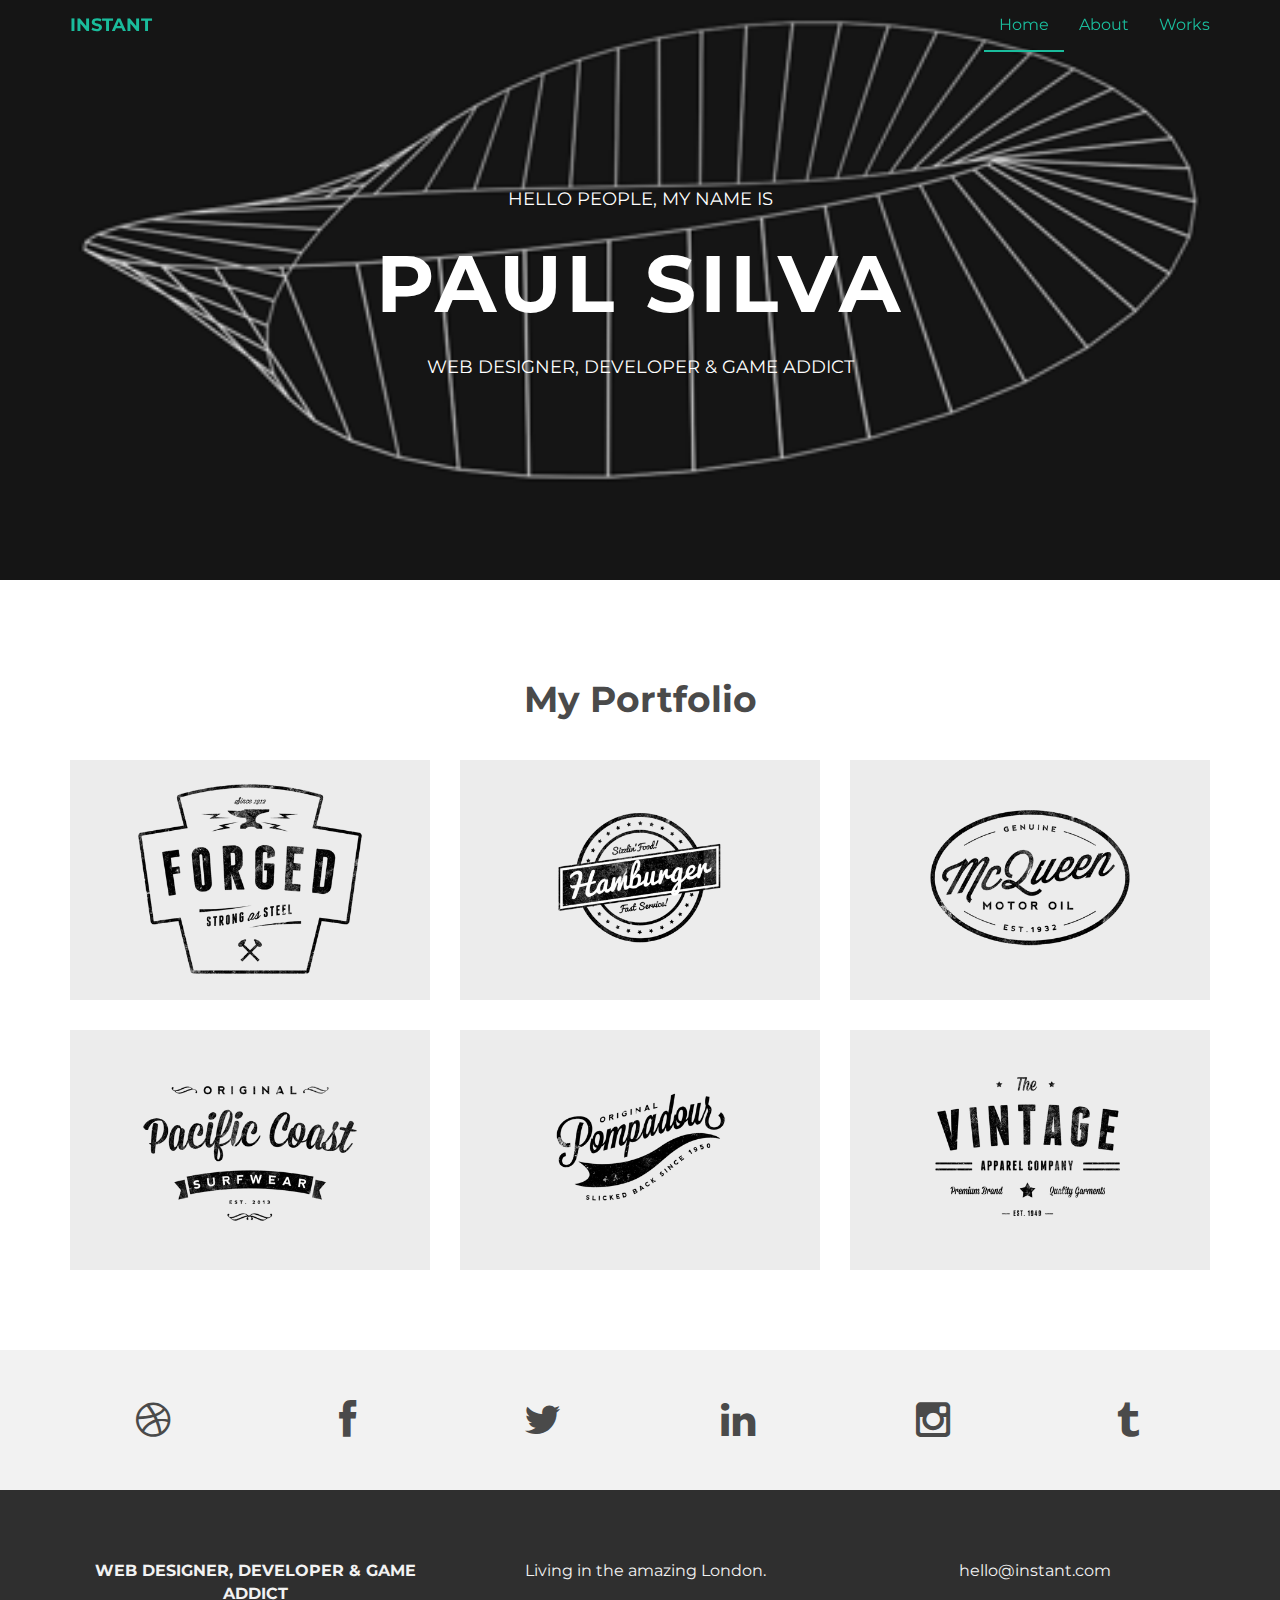
==== index.html @ 15db7dba "Link the html page in" ====
<!DOCTYPE html>
<html lang="en">
  <head>
    <meta charset="utf-8">
    <meta http-equiv="X-UA-Compatible" content="IE=edge">
    <meta name="viewport" content="width=device-width, initial-scale=1">
    <meta name="description" content="">
    <meta name="author" content="">
    <link rel="shortcut icon" href="assets/ico/favicon.ico">

    <title>INSTANT - Bootstrap Theme</title>

    <!-- Bootstrap core CSS -->
    <link href="assets/css/bootstrap.css" rel="stylesheet">

    <!-- Custom styles for this template -->
    <link href="assets/css/style.css" rel="stylesheet">
    <link href="assets/css/font-awesome.min.css" rel="stylesheet">

    <!-- Just for debugging purposes. Don't actually copy this line! -->
    <!--[if lt IE 9]><script src="../../assets/js/ie8-responsive-file-warning.js"></script><![endif]-->

    <!-- HTML5 shim and Respond.js IE8 support of HTML5 elements and media queries -->
    <!--[if lt IE 9]>
      <script src="https://oss.maxcdn.com/libs/html5shiv/3.7.0/html5shiv.js"></script>
      <script src="https://oss.maxcdn.com/libs/respond.js/1.4.2/respond.min.js"></script>
    <![endif]-->
  </head>

  <body>

    <!-- Static navbar -->
    <div class="navbar navbar-default navbar-fixed-top" role="navigation">
      <div class="container">
        <div class="navbar-header">
          <button type="button" class="navbar-toggle" data-toggle="collapse" data-target=".navbar-collapse">
            <span class="sr-only">Toggle navigation</span>
            <span class="icon-bar"></span>
            <span class="icon-bar"></span>
            <span class="icon-bar"></span>
          </button>
          <a class="navbar-brand" href="index.html">INSTANT</a>
        </div>
        <div class="navbar-collapse collapse">
          <ul class="nav navbar-nav navbar-right">
            <li class="active"><a href="index.html">Home</a></li>
            <li><a href="about.html">About</a></li>
            <li><a href="#works">Works</a></li>
          </ul>
        </div><!--/.nav-collapse -->
      </div>
    </div>


	<div id="headerwrap">
	    <div class="container">
			<div class="row">
				<div class="col-lg-6 col-lg-offset-3">
					<h4>HELLO PEOPLE, MY NAME IS</h4>
					<h1>PAUL SILVA</h1>
					<h4>WEB DESIGNER, DEVELOPER & GAME ADDICT</h4>
				</div>
			</div><! --/row -->
	    </div> <!-- /container -->
	</div><! --/headerwrap -->
	
	<section id="works"></section>
	<div class="container">
		<div class="row centered mt mb">
			<h1>My Portfolio</h1>
			
			<div class="col-lg-4 col-md-4 col-sm-4 gallery">
				<a href="work.html"><img src="assets/img/portfolio/folio01.png" class="img-responsive"></a>
			</div>
			<div class="col-lg-4 col-md-4 col-sm-4 gallery">
				<a href="work.html"><img src="assets/img/portfolio/folio02.png" class="img-responsive"></a>
			</div>
			<div class="col-lg-4 col-md-4 col-sm-4 gallery">
				<a href="work.html"><img src="assets/img/portfolio/folio03.png" class="img-responsive"></a>
			</div>
			<div class="col-lg-4 col-md-4 col-sm-4 gallery">
				<a href="work.html"><img src="assets/img/portfolio/folio04.png" class="img-responsive"></a>
			</div>
			<div class="col-lg-4 col-md-4 col-sm-4 gallery">
				<a href="work.html"><img src="assets/img/portfolio/folio05.png" class="img-responsive"></a>
			</div>
			<div class="col-lg-4 col-md-4 col-sm-4 gallery">
				<a href="work.html"><img src="assets/img/portfolio/folio06.png" class="img-responsive"></a>
			</div>
		</div><! --/row -->
	</div><! --/container -->
	
	<div id="social">
		<div class="container">
			<div class="row centered">
				<div class="col-lg-2">
					<a href="#"><i class="fa fa-dribbble"></i></a>
				</div>
				<div class="col-lg-2">
					<a href="#"><i class="fa fa-facebook"></i></a>
				</div>
				<div class="col-lg-2">
					<a href="#"><i class="fa fa-twitter"></i></a>
				</div>
				<div class="col-lg-2">
					<a href="#"><i class="fa fa-linkedin"></i></a>
				</div>
				<div class="col-lg-2">
					<a href="#"><i class="fa fa-instagram"></i></a>
				</div>
				<div class="col-lg-2">
					<a href="#"><i class="fa fa-tumblr"></i></a>
				</div>
			
			</div><! --/row -->
		</div><! --/container -->
	</div><! --/social -->

	<div id="footerwrap">
		<div class="container">
			<div class="row centered">
				<div class="col-lg-4">
					<p><b>WEB DESIGNER, DEVELOPER & GAME ADDICT</b></p>
				</div>
			
				<div class="col-lg-4">
					<p>Living in the amazing London.</p>
				</div>
				<div class="col-lg-4">
					<p>hello@instant.com</p>
				</div>
			</div>
		</div>
	</div><! --/footerwrap -->
	


    <!-- Bootstrap core JavaScript
    ================================================== -->
    <!-- Placed at the end of the document so the pages load faster -->
    <script src="https://ajax.googleapis.com/ajax/libs/jquery/1.11.0/jquery.min.js"></script>
    <script src="assets/js/bootstrap.min.js"></script>
  </body>
</html>
---- assets/css/style.css ----
/*
 * Author: Carlos Alvarez
 * URL: http://Alvarez.is
 *
 * Project Name: NYC Design
 * Version: 1.0
 * Date: 04-20-2014
 * URL: 
 */


/* ==========================================================================
   Base Styles, Bootstrap Modifications & Fonts Import
   ========================================================================== */

@import url(http://fonts.googleapis.com/css?family=Montserrat:400,700);


::-moz-selection {
    background: #f2c2c9;
    color: #a4003a;
    text-shadow: none;
}

::selection {
    background: #16a085;
    color: #a4003a;
    text-shadow: none;
}

/*
 * A better looking default horizontal rule
 */

 hr {
    display: block;
    height: 1px;
    border: 0;
    border-top: 1px solid #ccc;
    margin: 1em 0;
    padding: 0;
}

.centered {
	text-align: center
}

.mt {
	margin-top: 80px;
}

.mb {
	margin-bottom: 80px;
}

/* ==========================================================================
   General styles
   ========================================================================== */


body {
    font-family: 'Montserrat', sans-serif;
    font-weight: 400;
    font-size: 16px;

    -webkit-font-smoothing: antialiased;
    -webkit-overflow-scrolling: touch;
}

h1, h2, h3, h4, h5, h6 {
	font-weight: 700;
    color: #4a4a4a;
}


.navbar-brand {
	font-weight: 700;
}

.navbar-default .navbar-brand {
	color: #1abc9c;
}

.navbar-default {
	background-color: transparent;
	border-color: transparent;
}

.navbar-default .navbar-nav > .active > a, .navbar-default .navbar-nav > .active > a:hover, .navbar-default .navbar-nav > .active > a:focus {
	color: #1abc9c;
	background-color: transparent;
	border-bottom: 2px solid #1abc9c
}

.navbar-default .navbar-nav > li > a {
	color: #1abc9c;
}

/* ==========================================================================
   Wrap Sections
   ========================================================================== */

#headerwrap {
	background: url(../img/mobius.gif) no-repeat center top;
	margin-top: -70px;
	padding-top: 250px;
	text-align:center;
	background-attachment: relative;
	background-position: center center;
	min-height: 650px;
	width: 100%;
	
    -webkit-background-size: 100%;
    -moz-background-size: 100%;
    -o-background-size: 100%;
    background-size: 100%;

    -webkit-background-size: cover;
    -moz-background-size: cover;
    -o-background-size: cover;
    background-size: cover;
}

#headerwrap h1 {
	color:#ffffff;
	padding-top: 10px;
	padding-bottom: 20px;
	letter-spacing: 4px;
	font-size: 80px;
	font-weight: bold;
}

#headerwrap h4 {
	font-weight: 400;
	color: #ffffff
}

#social {
	padding-top: 50px;
	padding-bottom: 50px;
	background-color: #f2f2f2;
}

#social i {
	font-size: 40px;
	color: #4a4a4a
}

#social i:hover {
	color: #1abc9c
}

#footerwrap {
	padding-top: 70px;
	padding-bottom: 50px;
	background-color: #2f2f2f;
}

#footerwrap p {
	color: #f2f2f2;
	margin-left: 10px;
}

#workwrap {	
	background: url(../img/work.jpg) no-repeat center top;
	margin-top: -70px;
	padding-top: 250px;
	text-align:center;
	background-attachment: relative;
	background-position: center center;
	min-height: 650px;
	width: 100%;
	
    -webkit-background-size: 100%;
    -moz-background-size: 100%;
    -o-background-size: 100%;
    background-size: 100%;

    -webkit-background-size: cover;
    -moz-background-size: cover;
    -o-background-size: cover;
    background-size: cover;
}

#workwrap h1 {
	color:#ffffff;
	padding-top: 10px;
	padding-bottom: 20px;
	letter-spacing: 4px;
	font-size: 80px;
	font-weight: bold;
}

#workwrap h4 {
	font-weight: 400;
	color: #ffffff
}

#aboutwrap {	
	background: url(../img/about.jpg) no-repeat center top;
	margin-top: -70px;
	padding-top: 250px;
	text-align:center;
	background-attachment: relative;
	background-position: center center;
	min-height: 550px;
	width: 100%;
	
    -webkit-background-size: 100%;
    -moz-background-size: 100%;
    -o-background-size: 100%;
    background-size: 100%;

    -webkit-background-size: cover;
    -moz-background-size: cover;
    -o-background-size: cover;
    background-size: cover;
}




/* Gallery */
.gallery {
	margin-top: 30px;
}

.gallery img:hover {
	opacity: 0.4;
}
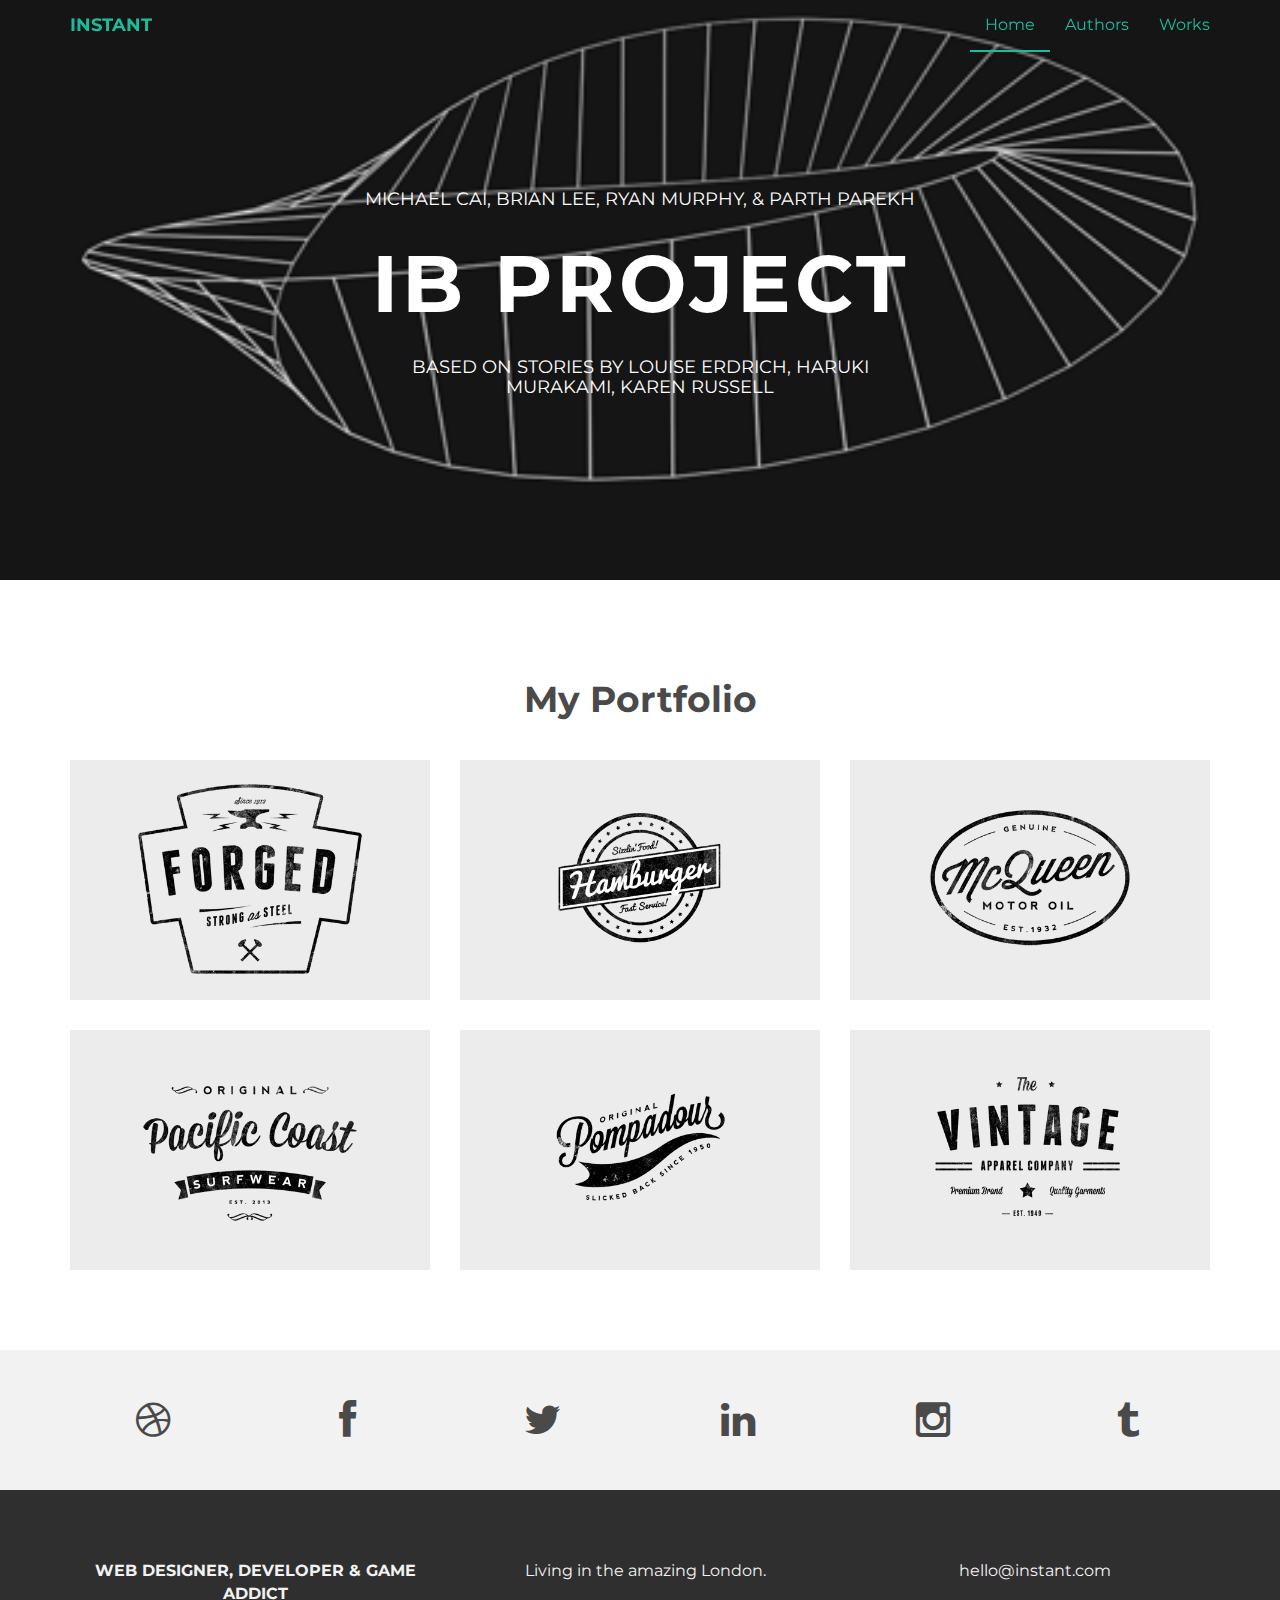
==== commit 2127503f: "Basic changes as a test" ====
--- a/index.html
+++ b/index.html
@@ -44,7 +44,7 @@
         <div class="navbar-collapse collapse">
           <ul class="nav navbar-nav navbar-right">
             <li class="active"><a href="index.html">Home</a></li>
-            <li><a href="about.html">About</a></li>
+            <li><a href="about.html">Authors</a></li>
             <li><a href="#works">Works</a></li>
           </ul>
         </div><!--/.nav-collapse -->
@@ -56,9 +56,9 @@
 	    <div class="container">
 			<div class="row">
 				<div class="col-lg-6 col-lg-offset-3">
-					<h4>HELLO PEOPLE, MY NAME IS</h4>
-					<h1>PAUL SILVA</h1>
-					<h4>WEB DESIGNER, DEVELOPER & GAME ADDICT</h4>
+					<h4>MICHAEL CAI, BRIAN LEE, RYAN MURPHY, & PARTH PAREKH</h4>
+					<h1>IB PROJECT</h1>
+					<h4>BASED ON STORIES BY LOUISE ERDRICH, HARUKI MURAKAMI, KAREN RUSSELL</h4>
 				</div>
 			</div><! --/row -->
 	    </div> <!-- /container -->
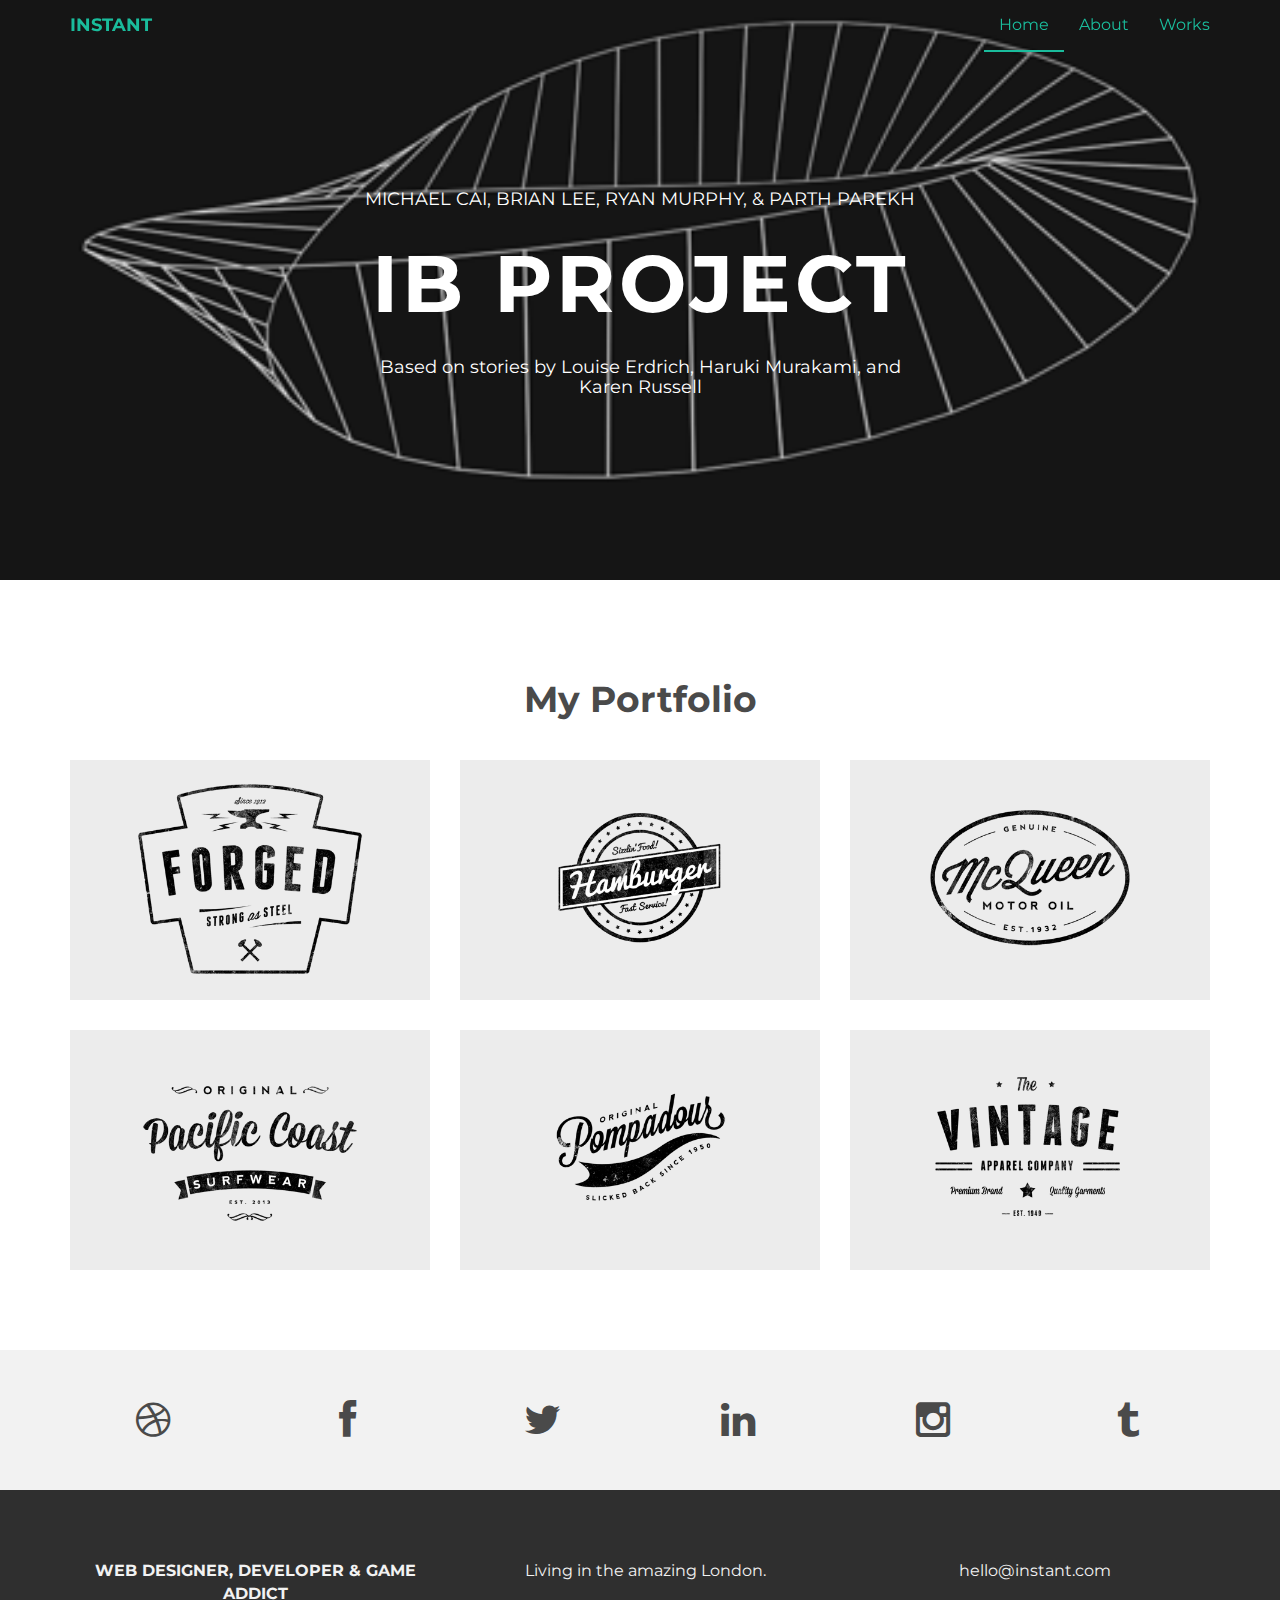
==== commit e401277a: "Basic changes to test" ====
--- a/index.html
+++ b/index.html
@@ -44,7 +44,7 @@
         <div class="navbar-collapse collapse">
           <ul class="nav navbar-nav navbar-right">
             <li class="active"><a href="index.html">Home</a></li>
-            <li><a href="about.html">Authors</a></li>
+            <li><a href="about.html">About</a></li>
             <li><a href="#works">Works</a></li>
           </ul>
         </div><!--/.nav-collapse -->
@@ -58,7 +58,7 @@
 				<div class="col-lg-6 col-lg-offset-3">
 					<h4>MICHAEL CAI, BRIAN LEE, RYAN MURPHY, & PARTH PAREKH</h4>
 					<h1>IB PROJECT</h1>
-					<h4>BASED ON STORIES BY LOUISE ERDRICH, HARUKI MURAKAMI, KAREN RUSSELL</h4>
+					<h4>Based on stories by Louise Erdrich, Haruki Murakami, and Karen Russell</h4>
 				</div>
 			</div><! --/row -->
 	    </div> <!-- /container -->
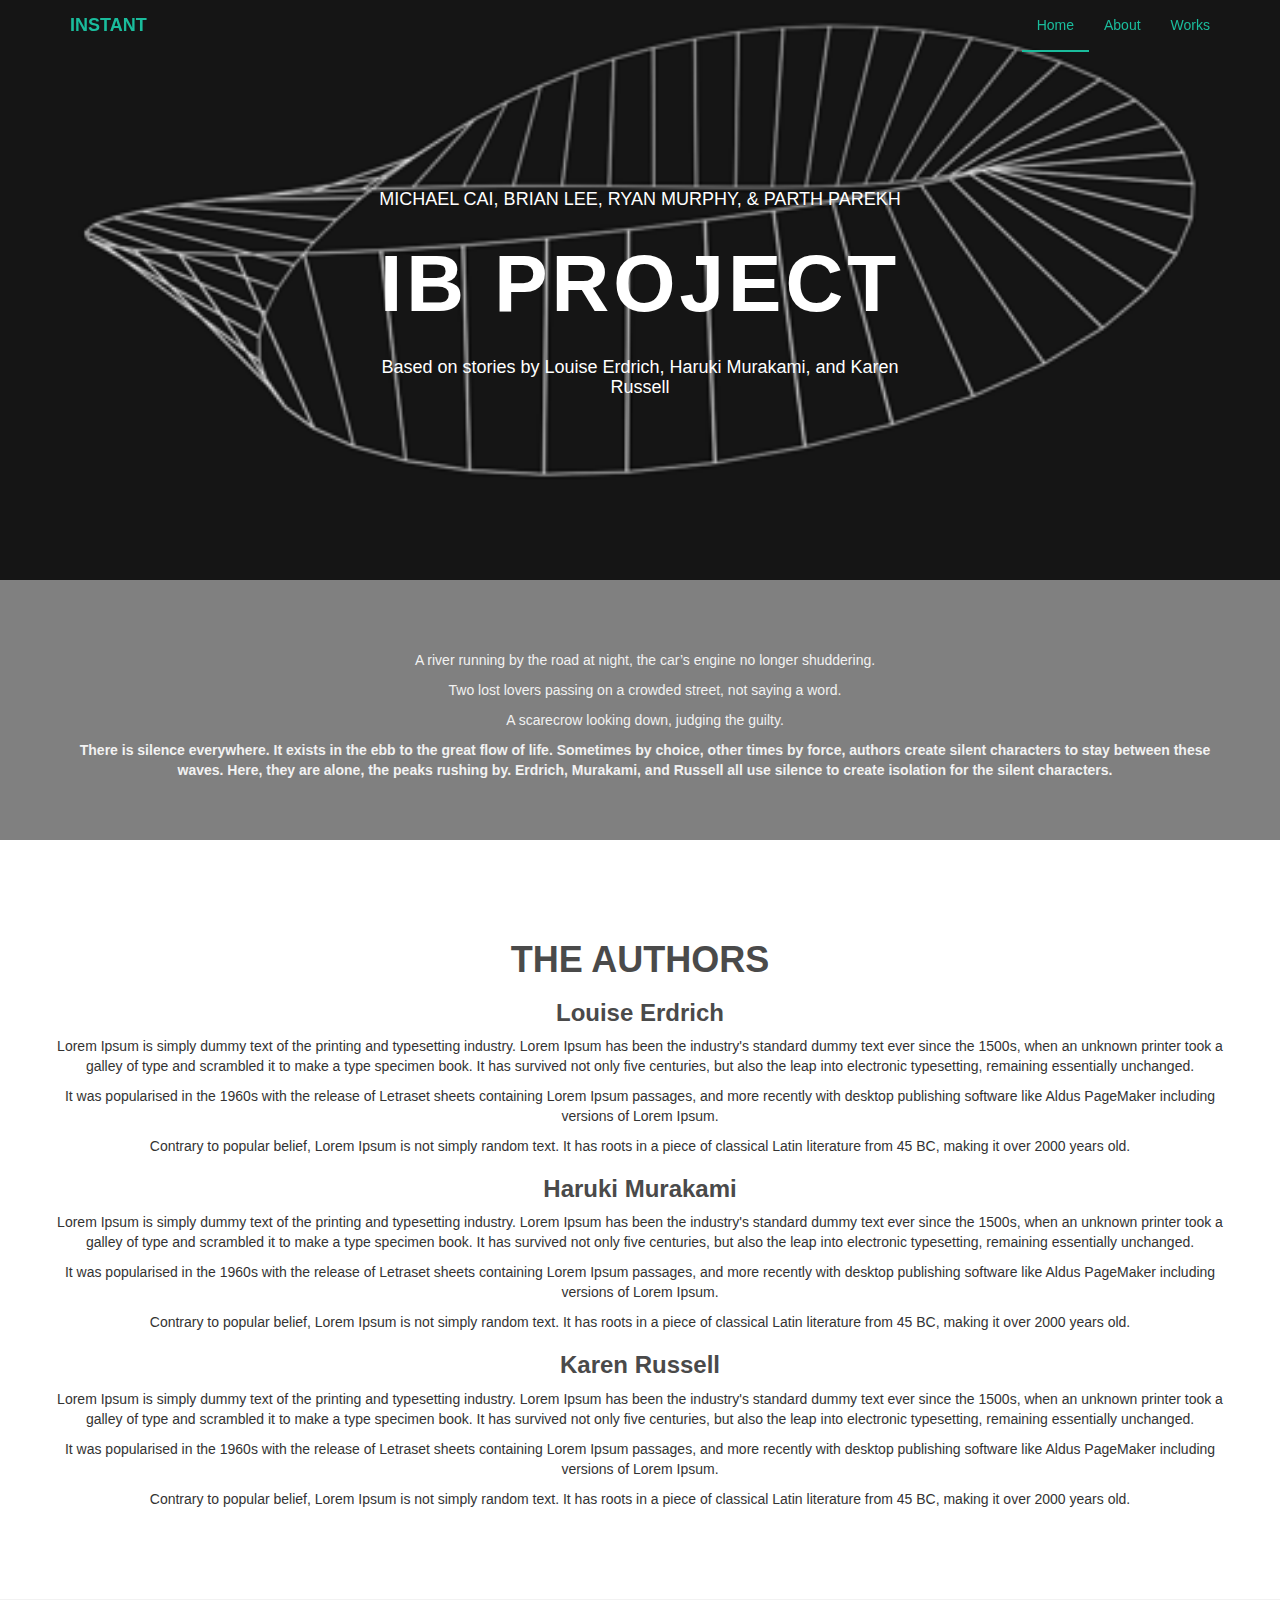
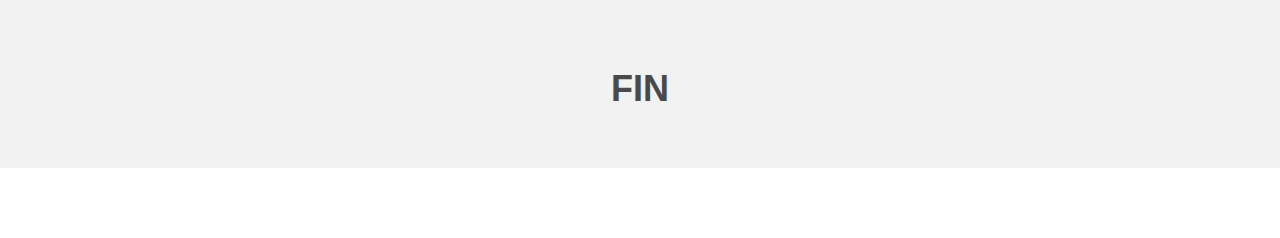
==== commit 6ec6ae36: "Making changes to design and text to meet project requirements" ====
--- a/index.html
+++ b/index.html
@@ -64,12 +64,48 @@
 	    </div> <!-- /container -->
 	</div><! --/headerwrap -->
 	
+
+
+		</div><! --/container -->
+	</div><! --/social -->
+
+	<div id="footerwrap">
+		<div class="container">
+			<div class="row centered">
+					<p>A river running by the road at night, the car’s engine no longer shuddering.</p>
+					<p>Two lost lovers passing on a crowded street, not saying a word.</p>
+					<p>A scarecrow looking down, judging the guilty.</p>
+					<p><b>There is silence everywhere. It exists in the ebb to the great flow of life. Sometimes by choice, other times by force, authors create silent characters to stay between these waves. Here, they are alone, the peaks rushing by. Erdrich, Murakami, and Russell all use silence to create isolation for the silent characters.</p></b>
+
+			</div>
+		</div>
+	</div><! --/footerwrap -->
+	
+
+
 	<section id="works"></section>
 	<div class="container">
 		<div class="row centered mt mb">
-			<h1>My Portfolio</h1>
-			
-			<div class="col-lg-4 col-md-4 col-sm-4 gallery">
+			<h1>THE AUTHORS</h1>
+				<h3>Louise Erdrich</h3>
+				<p>Lorem Ipsum is simply dummy text of the printing and typesetting industry. Lorem Ipsum has been the industry's standard dummy text ever since the 1500s, when an unknown printer took a galley of type and scrambled it to make a type specimen book. It has survived not only five centuries, but also the leap into electronic typesetting, remaining essentially unchanged.</p>
+				<p>It was popularised in the 1960s with the release of Letraset sheets containing Lorem Ipsum passages, and more recently with desktop publishing software like Aldus PageMaker including versions of Lorem Ipsum.</p>
+				<p>Contrary to popular belief, Lorem Ipsum is not simply random text. It has roots in a piece of classical Latin literature from 45 BC, making it over 2000 years old.</p>
+
+				<h3>Haruki Murakami</h3>
+				<p>Lorem Ipsum is simply dummy text of the printing and typesetting industry. Lorem Ipsum has been the industry's standard dummy text ever since the 1500s, when an unknown printer took a galley of type and scrambled it to make a type specimen book. It has survived not only five centuries, but also the leap into electronic typesetting, remaining essentially unchanged.</p>
+				<p>It was popularised in the 1960s with the release of Letraset sheets containing Lorem Ipsum passages, and more recently with desktop publishing software like Aldus PageMaker including versions of Lorem Ipsum.</p>
+				<p>Contrary to popular belief, Lorem Ipsum is not simply random text. It has roots in a piece of classical Latin literature from 45 BC, making it over 2000 years old.</p>
+
+				<h3>Karen Russell</h3>
+				<p>Lorem Ipsum is simply dummy text of the printing and typesetting industry. Lorem Ipsum has been the industry's standard dummy text ever since the 1500s, when an unknown printer took a galley of type and scrambled it to make a type specimen book. It has survived not only five centuries, but also the leap into electronic typesetting, remaining essentially unchanged.</p>
+				<p>It was popularised in the 1960s with the release of Letraset sheets containing Lorem Ipsum passages, and more recently with desktop publishing software like Aldus PageMaker including versions of Lorem Ipsum.</p>
+				<p>Contrary to popular belief, Lorem Ipsum is not simply random text. It has roots in a piece of classical Latin literature from 45 BC, making it over 2000 years old.</p>
+			</div>
+		</div><! --/row -->
+	</div><! --/container -->
+
+<!--			<div class="col-lg-4 col-md-4 col-sm-4 gallery">
 				<a href="work.html"><img src="assets/img/portfolio/folio01.png" class="img-responsive"></a>
 			</div>
 			<div class="col-lg-4 col-md-4 col-sm-4 gallery">
@@ -87,53 +123,18 @@
 			<div class="col-lg-4 col-md-4 col-sm-4 gallery">
 				<a href="work.html"><img src="assets/img/portfolio/folio06.png" class="img-responsive"></a>
 			</div>
-		</div><! --/row -->
-	</div><! --/container -->
-	
+		</div>
+	</div>
+-->	
+
 	<div id="social">
 		<div class="container">
 			<div class="row centered">
-				<div class="col-lg-2">
-					<a href="#"><i class="fa fa-dribbble"></i></a>
-				</div>
-				<div class="col-lg-2">
-					<a href="#"><i class="fa fa-facebook"></i></a>
-				</div>
-				<div class="col-lg-2">
-					<a href="#"><i class="fa fa-twitter"></i></a>
-				</div>
-				<div class="col-lg-2">
-					<a href="#"><i class="fa fa-linkedin"></i></a>
-				</div>
-				<div class="col-lg-2">
-					<a href="#"><i class="fa fa-instagram"></i></a>
-				</div>
-				<div class="col-lg-2">
-					<a href="#"><i class="fa fa-tumblr"></i></a>
-				</div>
+				<h1>FIN</h1>
 			
 			</div><! --/row -->
 		</div><! --/container -->
 	</div><! --/social -->
-
-	<div id="footerwrap">
-		<div class="container">
-			<div class="row centered">
-				<div class="col-lg-4">
-					<p><b>WEB DESIGNER, DEVELOPER & GAME ADDICT</b></p>
-				</div>
-			
-				<div class="col-lg-4">
-					<p>Living in the amazing London.</p>
-				</div>
-				<div class="col-lg-4">
-					<p>hello@instant.com</p>
-				</div>
-			</div>
-		</div>
-	</div><! --/footerwrap -->
-	
-
 
     <!-- Bootstrap core JavaScript
     ================================================== -->
--- a/assets/css/style.css
+++ b/assets/css/style.css
@@ -56,7 +56,7 @@
 /* ==========================================================================
    General styles
    ========================================================================== */
-
+row centeredrow centered
 
 body {
     font-family: 'Montserrat', sans-serif;
@@ -153,7 +153,7 @@
 #footerwrap {
 	padding-top: 70px;
 	padding-bottom: 50px;
-	background-color: #2f2f2f;
+	background-color: #808080;
 }
 
 #footerwrap p {
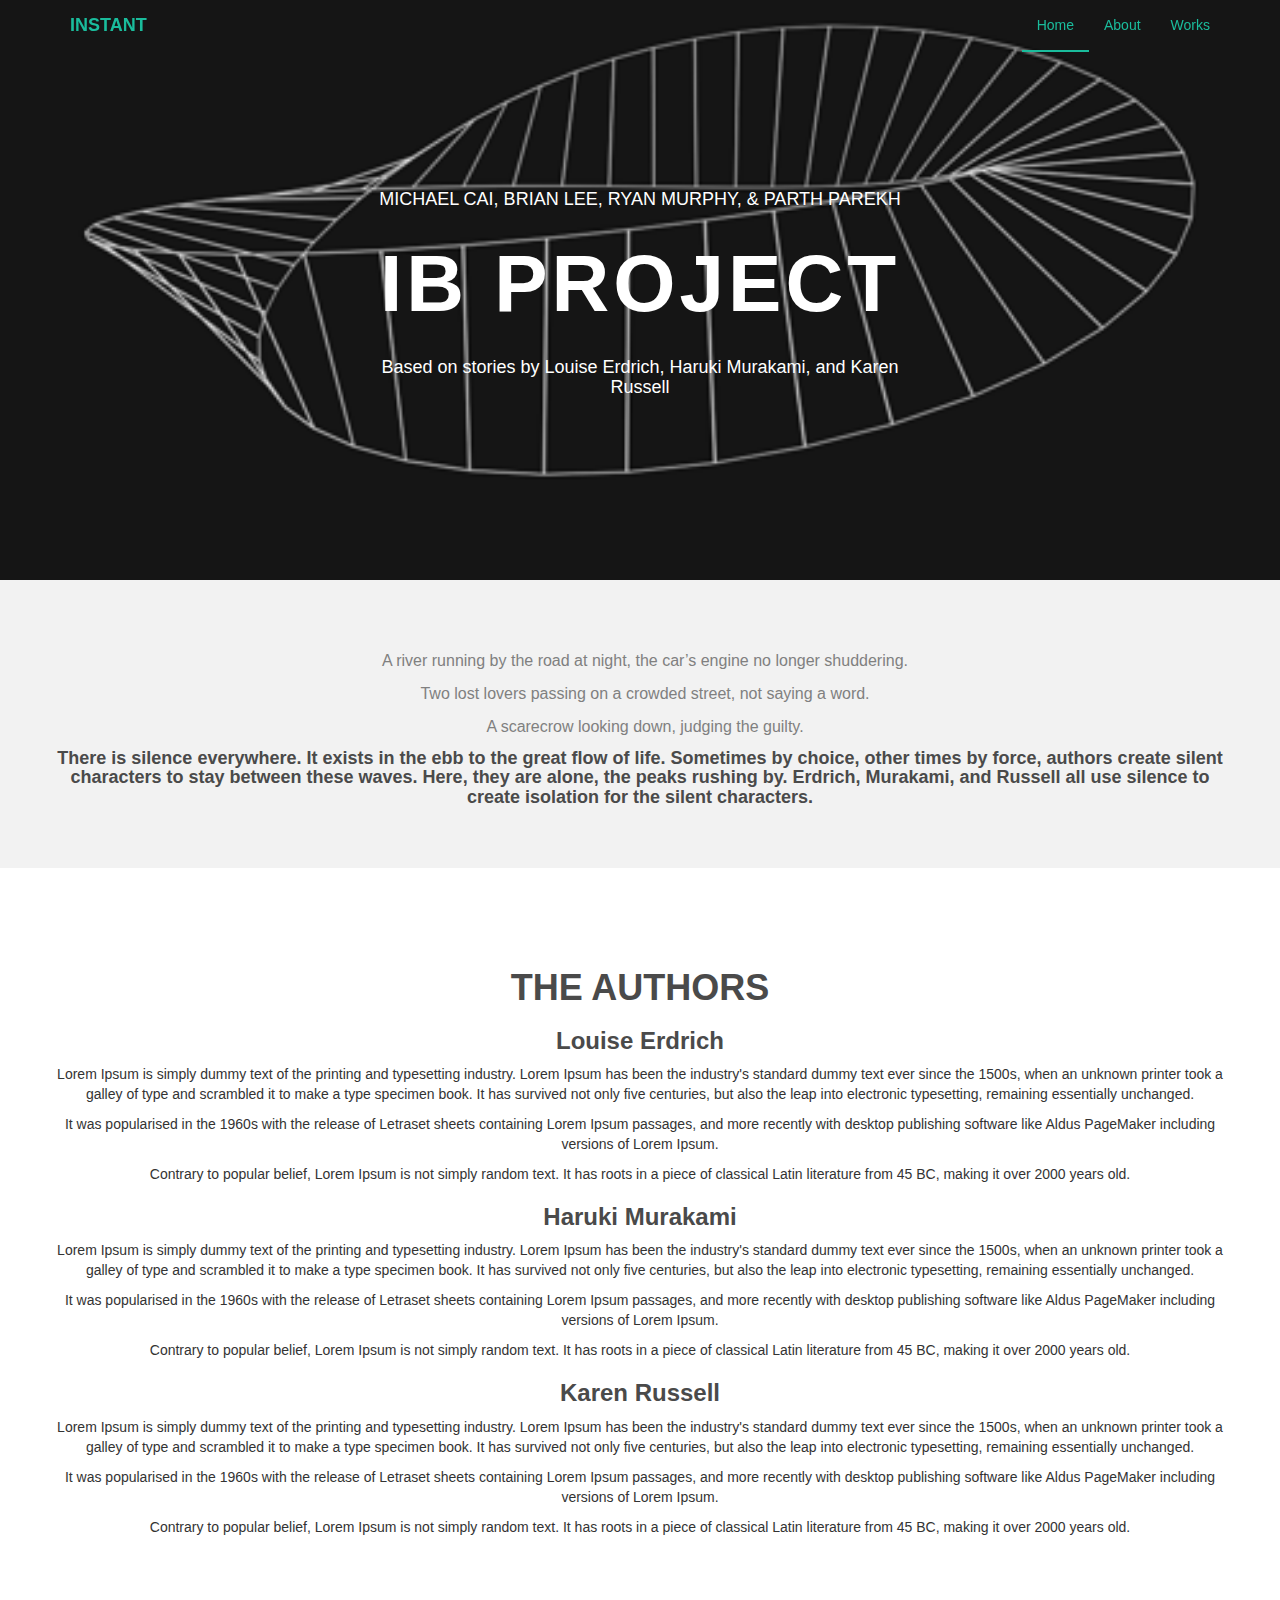
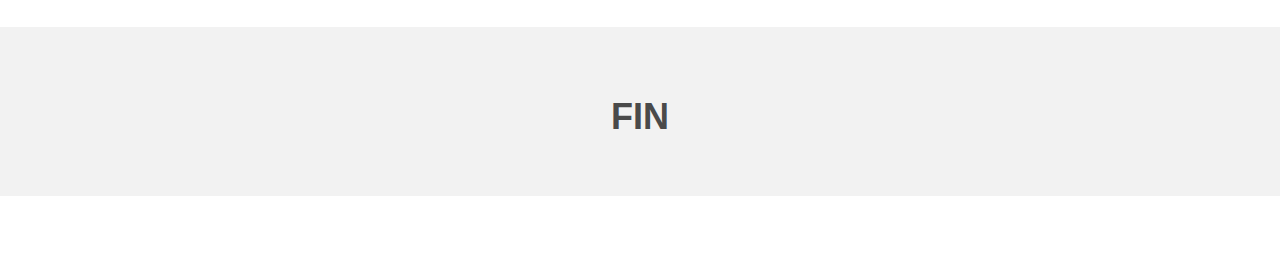
==== commit a4abb29e: "Started working on page of quotes and analyses" ====
--- a/index.html
+++ b/index.html
@@ -75,7 +75,7 @@
 					<p>A river running by the road at night, the car’s engine no longer shuddering.</p>
 					<p>Two lost lovers passing on a crowded street, not saying a word.</p>
 					<p>A scarecrow looking down, judging the guilty.</p>
-					<p><b>There is silence everywhere. It exists in the ebb to the great flow of life. Sometimes by choice, other times by force, authors create silent characters to stay between these waves. Here, they are alone, the peaks rushing by. Erdrich, Murakami, and Russell all use silence to create isolation for the silent characters.</p></b>
+					<h4><b>There is silence everywhere. It exists in the ebb to the great flow of life. Sometimes by choice, other times by force, authors create silent characters to stay between these waves. Here, they are alone, the peaks rushing by. Erdrich, Murakami, and Russell all use silence to create isolation for the silent characters.</h4></b>
 
 			</div>
 		</div>
--- a/assets/css/style.css
+++ b/assets/css/style.css
@@ -153,12 +153,13 @@
 #footerwrap {
 	padding-top: 70px;
 	padding-bottom: 50px;
-	background-color: #808080;
+	background-color: #f2f2f2;
 }
 
 #footerwrap p {
-	color: #f2f2f2;
+	color: #808080;
 	margin-left: 10px;
+	font-size: 16px;
 }
 
 #workwrap {	
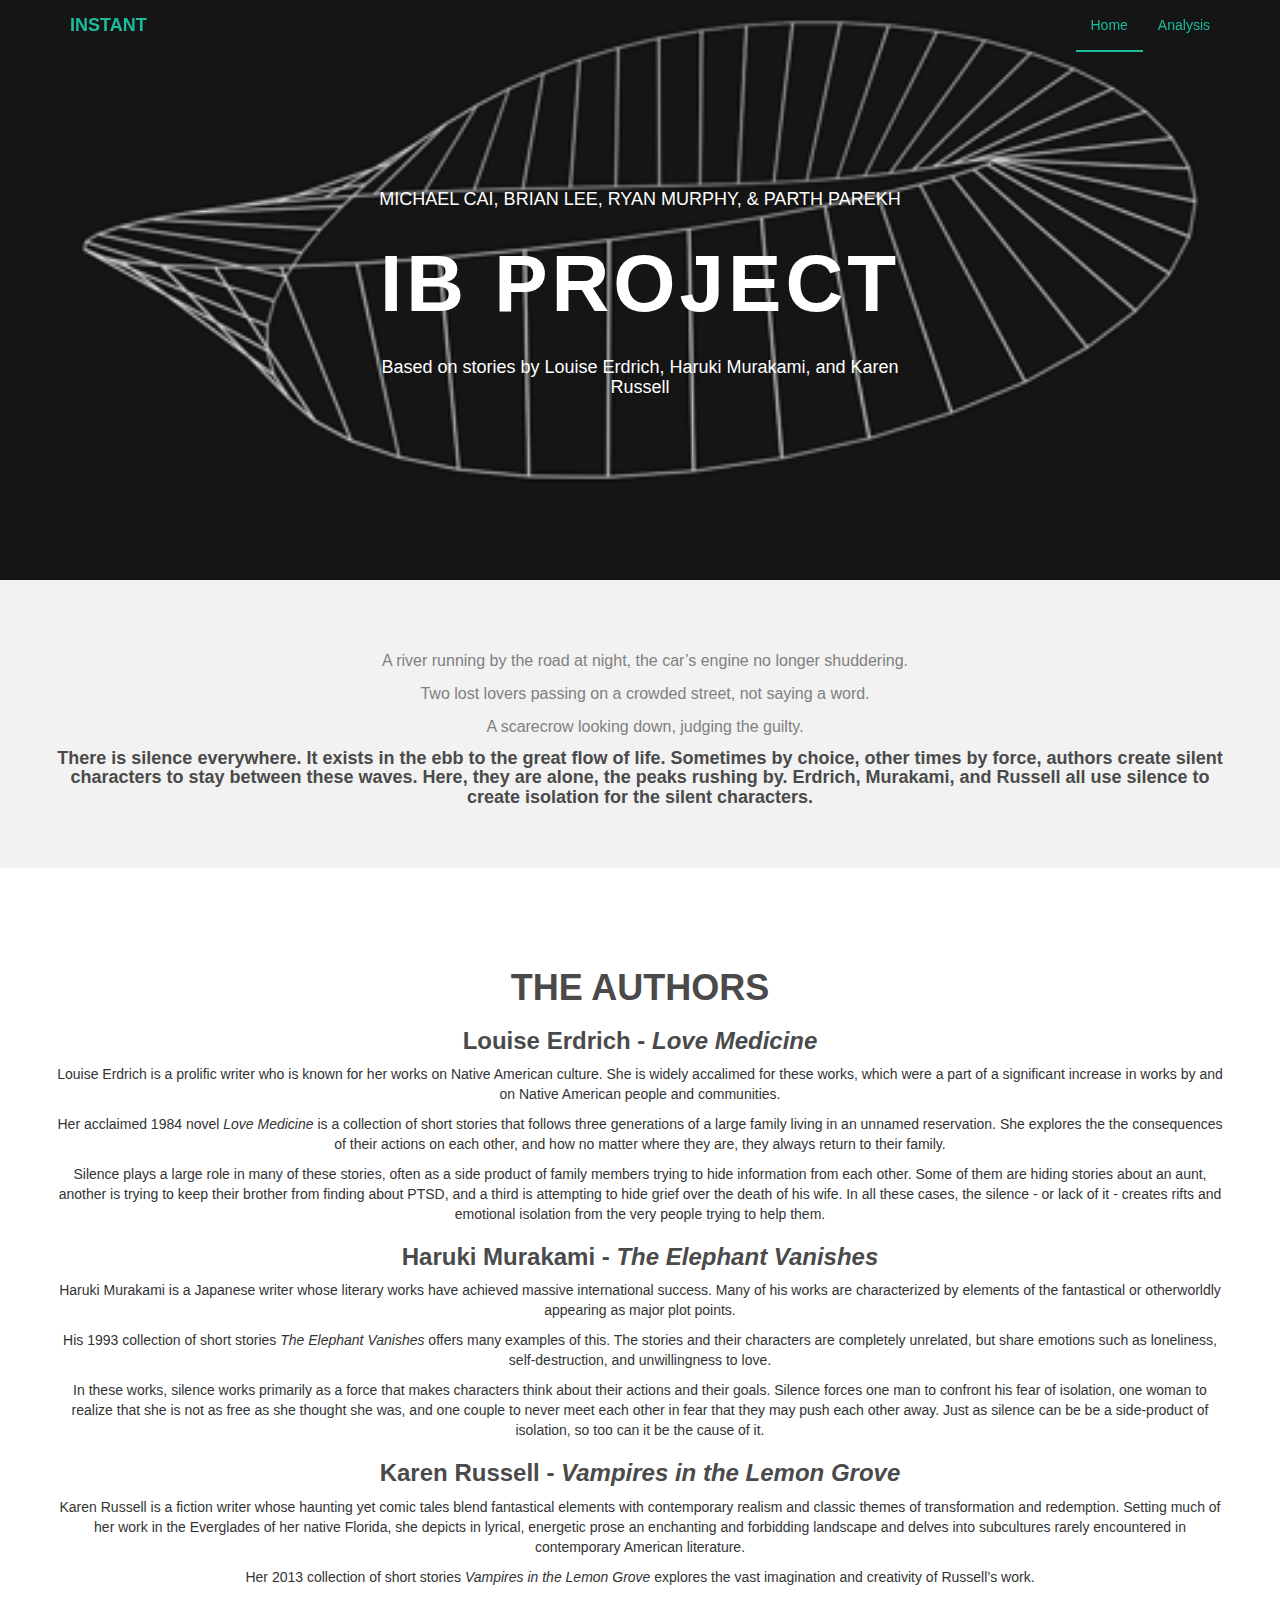
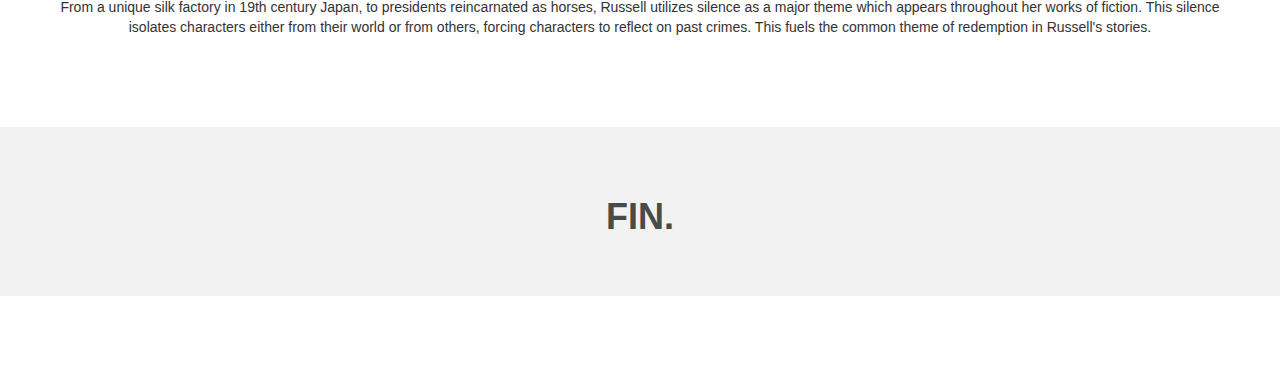
==== commit 98c1d2a4: "Began adding content to authors page" ====
--- a/index.html
+++ b/index.html
@@ -44,8 +44,8 @@
         <div class="navbar-collapse collapse">
           <ul class="nav navbar-nav navbar-right">
             <li class="active"><a href="index.html">Home</a></li>
-            <li><a href="about.html">About</a></li>
-            <li><a href="#works">Works</a></li>
+            <li><a href="about.html">Analysis</a></li>
+<!--            <li><a href="#works">Authors</a></li> -->
           </ul>
         </div><!--/.nav-collapse -->
       </div>
@@ -87,20 +87,20 @@
 	<div class="container">
 		<div class="row centered mt mb">
 			<h1>THE AUTHORS</h1>
-				<h3>Louise Erdrich</h3>
-				<p>Lorem Ipsum is simply dummy text of the printing and typesetting industry. Lorem Ipsum has been the industry's standard dummy text ever since the 1500s, when an unknown printer took a galley of type and scrambled it to make a type specimen book. It has survived not only five centuries, but also the leap into electronic typesetting, remaining essentially unchanged.</p>
-				<p>It was popularised in the 1960s with the release of Letraset sheets containing Lorem Ipsum passages, and more recently with desktop publishing software like Aldus PageMaker including versions of Lorem Ipsum.</p>
-				<p>Contrary to popular belief, Lorem Ipsum is not simply random text. It has roots in a piece of classical Latin literature from 45 BC, making it over 2000 years old.</p>
+				<h3>Louise Erdrich - <i> Love Medicine </i></h3>
+				<p>Louise Erdrich is a prolific writer who is known for her works on Native American culture. She is widely accalimed for these works, which were a part of a significant increase in works by and on Native American people and communities.</p>
+				<p>Her acclaimed 1984 novel <i> Love Medicine </i> is a collection of short stories that follows three generations of a large family living in an unnamed reservation. She explores the the consequences of their actions on each other, and how no matter where they are, they always return to their family.</p>
+				<p>Silence plays a large role in many of these stories, often as a side product of family members trying to hide information from each other. Some of them are hiding stories about an aunt, another is trying to keep their brother from finding about PTSD, and a third is attempting to hide grief over the death of his wife. In all these cases, the silence - or lack of it - creates rifts and emotional isolation from the very people trying to help them.</p>
 
-				<h3>Haruki Murakami</h3>
-				<p>Lorem Ipsum is simply dummy text of the printing and typesetting industry. Lorem Ipsum has been the industry's standard dummy text ever since the 1500s, when an unknown printer took a galley of type and scrambled it to make a type specimen book. It has survived not only five centuries, but also the leap into electronic typesetting, remaining essentially unchanged.</p>
-				<p>It was popularised in the 1960s with the release of Letraset sheets containing Lorem Ipsum passages, and more recently with desktop publishing software like Aldus PageMaker including versions of Lorem Ipsum.</p>
-				<p>Contrary to popular belief, Lorem Ipsum is not simply random text. It has roots in a piece of classical Latin literature from 45 BC, making it over 2000 years old.</p>
+				<h3>Haruki Murakami - <i> The Elephant Vanishes </i></h3>
+				<p>Haruki Murakami is a Japanese writer whose literary works have achieved massive international success. Many of his works are characterized by elements of the fantastical or otherworldly appearing as major plot points.</p>
+				<p>His 1993 collection of short stories <i> The Elephant Vanishes </i> offers many examples of this. The stories and their characters are completely unrelated, but share emotions such as loneliness, self-destruction, and unwillingness to love.</p>
+				<p>In these works, silence works primarily as a force that makes characters think about their actions and their goals. Silence forces one man to confront his fear of isolation, one woman to realize that she is not as free as she thought she was, and one couple to never meet each other in fear that they may push each other away. Just as silence can be be a side-product of isolation, so too can it be the cause of it.</p>
 
-				<h3>Karen Russell</h3>
-				<p>Lorem Ipsum is simply dummy text of the printing and typesetting industry. Lorem Ipsum has been the industry's standard dummy text ever since the 1500s, when an unknown printer took a galley of type and scrambled it to make a type specimen book. It has survived not only five centuries, but also the leap into electronic typesetting, remaining essentially unchanged.</p>
-				<p>It was popularised in the 1960s with the release of Letraset sheets containing Lorem Ipsum passages, and more recently with desktop publishing software like Aldus PageMaker including versions of Lorem Ipsum.</p>
-				<p>Contrary to popular belief, Lorem Ipsum is not simply random text. It has roots in a piece of classical Latin literature from 45 BC, making it over 2000 years old.</p>
+				<h3>Karen Russell - <i> Vampires in the Lemon Grove </i></h3>
+				<p>Karen Russell is a fiction writer whose haunting yet comic tales blend fantastical elements with contemporary realism and classic themes of transformation and redemption. Setting much of her work in the Everglades of her native Florida, she depicts in lyrical, energetic prose an enchanting and forbidding landscape and delves into subcultures rarely encountered in contemporary American literature.</p>
+				<p>Her 2013 collection of short stories <i> Vampires in the Lemon Grove </i> explores the vast imagination and creativity of Russell’s work.</p>
+				<p>From a unique silk factory in 19th century Japan, to presidents reincarnated as horses, Russell utilizes silence as a major theme which appears throughout her works of fiction. This silence isolates characters either from their world or from others, forcing characters to reflect on past crimes. This fuels the common theme of redemption in Russell's stories.</p>
 			</div>
 		</div><! --/row -->
 	</div><! --/container -->
@@ -130,7 +130,7 @@
 	<div id="social">
 		<div class="container">
 			<div class="row centered">
-				<h1>FIN</h1>
+				<h1>FIN.</h1>
 			
 			</div><! --/row -->
 		</div><! --/container -->
--- a/assets/css/style.css
+++ b/assets/css/style.css
@@ -198,7 +198,7 @@
 }
 
 #aboutwrap {	
-	background: url(../img/about.jpg) no-repeat center top;
+	background: url(../img/analysis.jpg) no-repeat center top;
 	margin-top: -70px;
 	padding-top: 250px;
 	text-align:center;
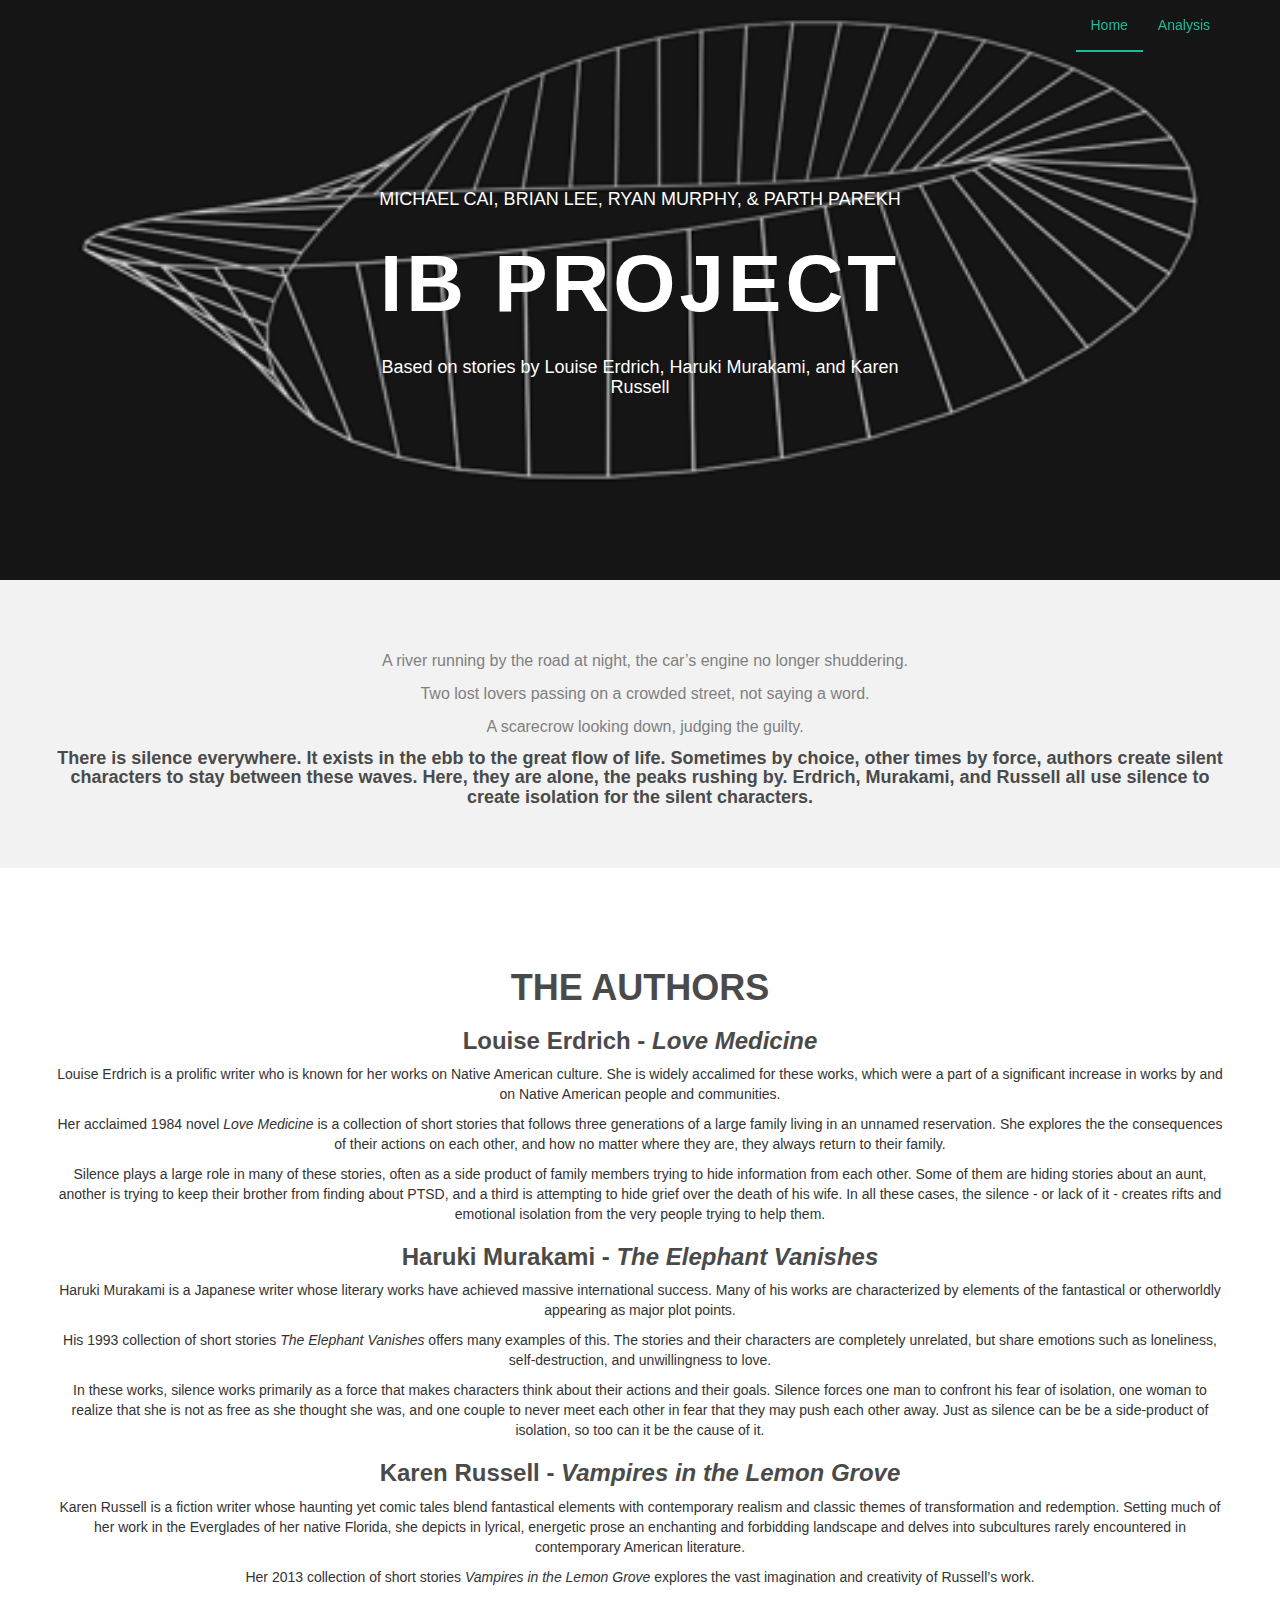
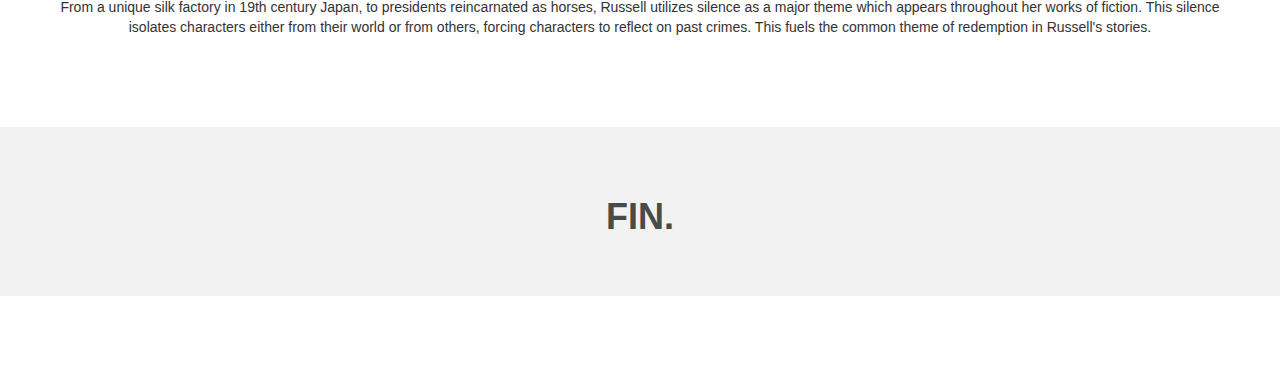
==== commit 4163f01a: "Changed website name and some format changes" ====
--- a/index.html
+++ b/index.html
@@ -8,7 +8,7 @@
     <meta name="author" content="">
     <link rel="shortcut icon" href="assets/ico/favicon.ico">
 
-    <title>INSTANT - Bootstrap Theme</title>
+    <title>IB Project</title>
 
     <!-- Bootstrap core CSS -->
     <link href="assets/css/bootstrap.css" rel="stylesheet">
@@ -39,7 +39,7 @@
             <span class="icon-bar"></span>
             <span class="icon-bar"></span>
           </button>
-          <a class="navbar-brand" href="index.html">INSTANT</a>
+<!--          <a class="navbar-brand" href="index.html">HOME</a> -->
         </div>
         <div class="navbar-collapse collapse">
           <ul class="nav navbar-nav navbar-right">
